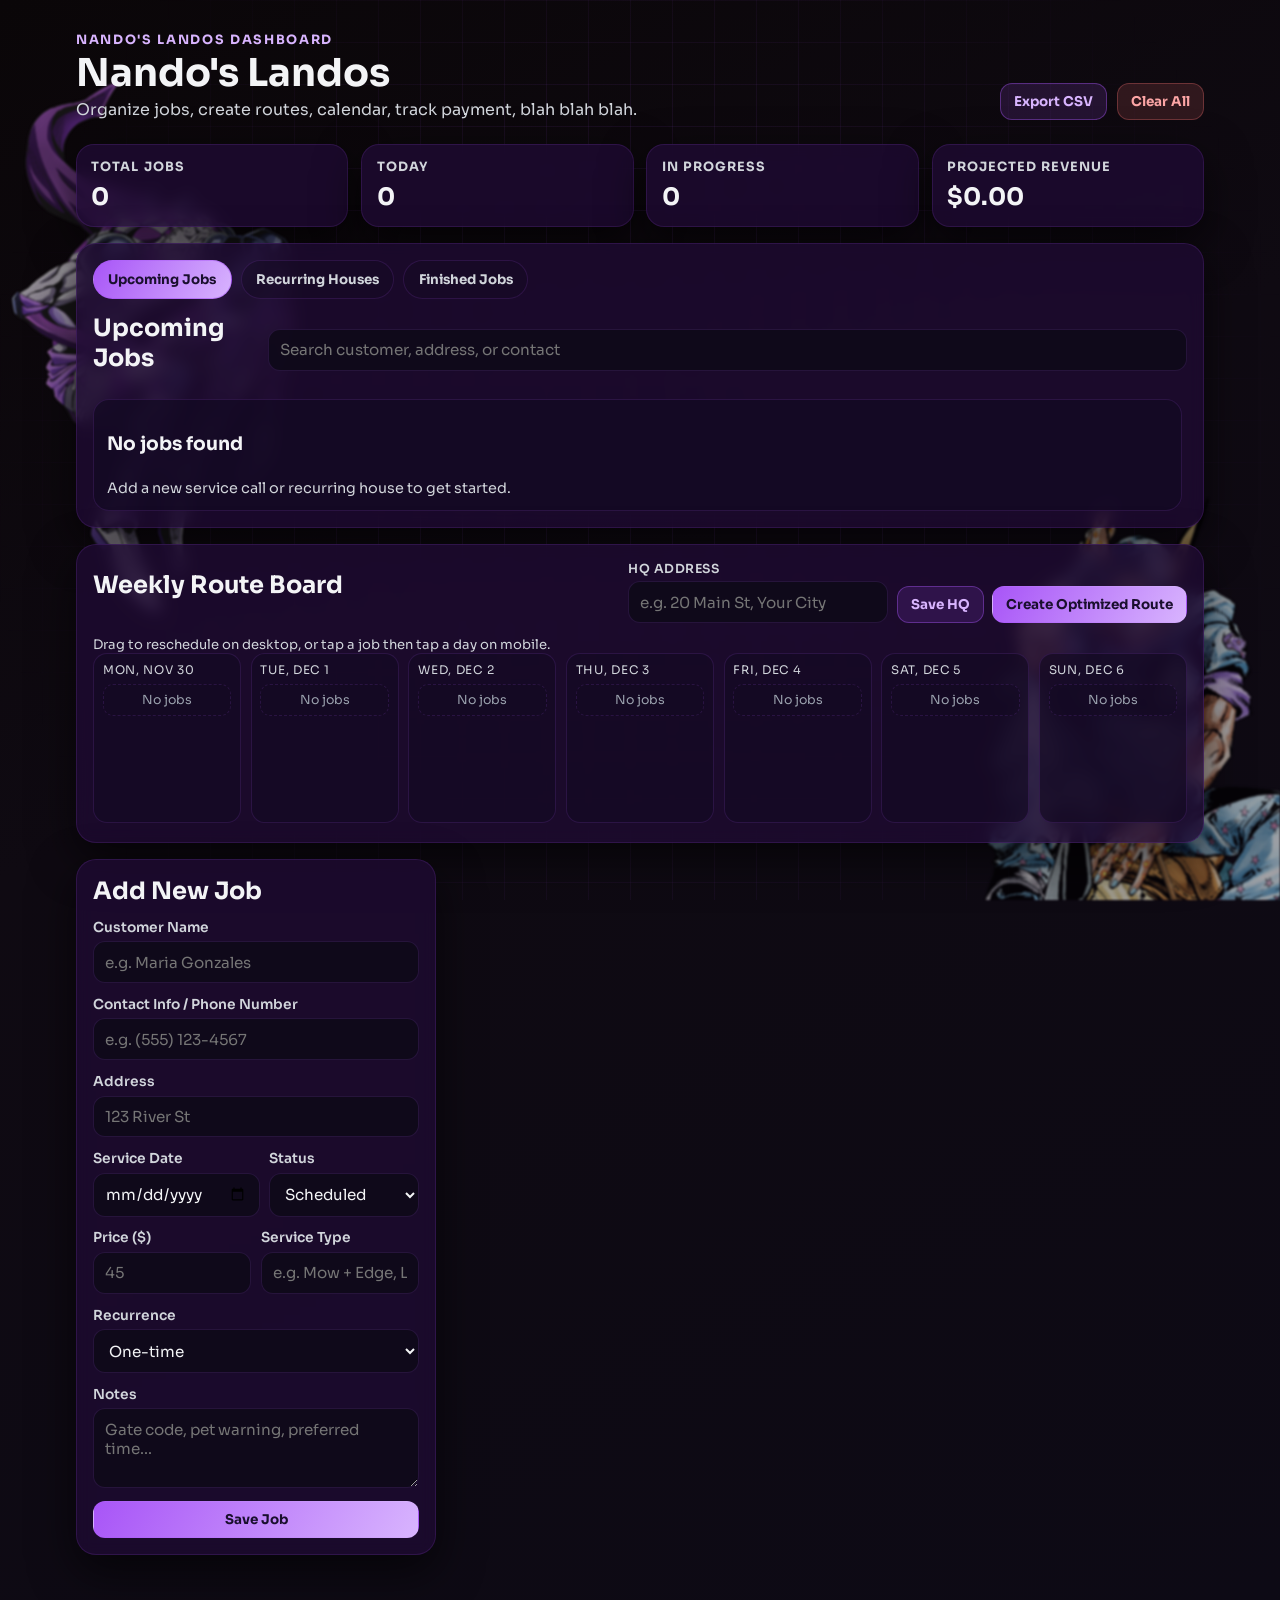
==== index.html @ 486381ec "Add files via upload" ====
<!DOCTYPE html>
<html lang="en">
  <head>
    <meta charset="UTF-8" />
    <meta name="viewport" content="width=device-width, initial-scale=1.0" />
    <title>Nando's Landos | Lawn Operations</title>
    <meta
      name="description"
      content="Nando's Landos web app for managing lawn mowing jobs, clients, and weekly schedule."
    />
    <meta name="theme-color" content="#2c8ca8" />
    <meta name="apple-mobile-web-app-capable" content="yes" />
    <meta name="apple-mobile-web-app-status-bar-style" content="black-translucent" />
    <meta name="apple-mobile-web-app-title" content="Nando's Landos" />
    <link rel="manifest" href="manifest.webmanifest" />
    <link rel="icon" type="image/svg+xml" sizes="192x192" href="icons/icon-192.svg" />
    <link rel="apple-touch-icon" href="icons/icon-192.svg" />
    <link rel="preconnect" href="https://fonts.googleapis.com" />
    <link rel="preconnect" href="https://fonts.gstatic.com" crossorigin />
    <link
      href="https://fonts.googleapis.com/css2?family=Sora:wght@400;500;600;700;800&family=IBM+Plex+Mono:wght@400;500&display=swap"
      rel="stylesheet"
    />
    <link rel="stylesheet" href="styles.css" />
  </head>
  <body>
    <div class="bg-grid" aria-hidden="true"></div>
    <img
      class="corner-mascot-left"
      src="purplehaze.png"
      alt=""
      aria-hidden="true"
      loading="lazy"
    />
    <img
      class="corner-mascot"
      src="johnnyjoestar.png"
      alt=""
      aria-hidden="true"
      loading="lazy"
    />

    <main class="app-shell">
      <header class="hero">
        <div>
          <p class="eyebrow">Nando's Landos Dashboard</p>
          <h1>Nando's Landos</h1>
          <p class="tagline">
            Organize jobs, create routes, calendar, track payment, blah blah blah.
          </p>
        </div>
        <div class="hero-actions">
          <button id="exportButton" class="btn btn-secondary">Export CSV</button>
          <button id="clearButton" class="btn btn-danger">Clear All</button>
        </div>
      </header>

      <section class="stats" id="statsCards" aria-label="Business summary"></section>

      <section class="panel tab-shell" aria-label="Job management tabs">
        <div class="tab-bar" role="tablist" aria-label="Job management views">
          <button class="tab-btn active" type="button" role="tab" aria-selected="true" data-tab="upcomingPanel">Upcoming Jobs</button>
          <button class="tab-btn" type="button" role="tab" aria-selected="false" data-tab="housesPanel">Recurring Houses</button>
          <button class="tab-btn" type="button" role="tab" aria-selected="false" data-tab="finishedPanel">Finished Jobs</button>
        </div>

        <section id="upcomingPanel" class="tab-panel active" role="tabpanel">
          <div class="panel-header">
            <h2>Upcoming Jobs</h2>
            <input id="searchInput" type="search" placeholder="Search customer, address, or contact" />
          </div>
          <ul id="jobsList" class="jobs-list jobs-scroll"></ul>
        </section>

        <section id="housesPanel" class="tab-panel" role="tabpanel">
          <div class="panel-header">
            <h2>Recurring Houses</h2>
            <input id="houseSearchInput" type="search" placeholder="Search houses or contacts" />
          </div>
          <ul id="housesList" class="jobs-list jobs-scroll"></ul>
        </section>

        <section id="finishedPanel" class="tab-panel" role="tabpanel">
          <div class="panel-header">
            <h2>Finished Jobs</h2>
          </div>
          <ul id="finishedJobsList" class="jobs-list jobs-scroll"></ul>
        </section>
      </section>

      <section class="panel week-panel" aria-label="Weekly route board">
        <div class="panel-header">
          <h2>Weekly Route Board</h2>
          <div class="board-controls">
            <label class="hq-label" for="hqAddressInput">
              HQ Address
              <input id="hqAddressInput" type="text" placeholder="e.g. 20 Main St, Your City" />
            </label>
            <button id="saveHqButton" class="btn btn-secondary" type="button">Save HQ</button>
            <button id="routeWeekButton" class="btn btn-primary" type="button">Create Optimized Route</button>
          </div>
        </div>
        <p class="board-help">Drag to reschedule on desktop, or tap a job then tap a day on mobile.</p>
        <div id="weekBoard" class="week-board"></div>
      </section>

      <section class="layout-grid">
        <article class="panel form-panel">
          <h2>Add New Job</h2>
          <form id="jobForm" class="job-form" autocomplete="off">
            <label>
              Customer Name
              <input type="text" id="customerName" required placeholder="e.g. Maria Gonzales" />
            </label>

            <label>
              Contact Info / Phone Number
              <input type="tel" id="contactInfo" required placeholder="e.g. (555) 123-4567" />
            </label>

            <label>
              Address
              <input type="text" id="address" required placeholder="123 River St" />
            </label>

            <div class="split">
              <label>
                Service Date
                <input type="date" id="serviceDate" required />
              </label>

              <label>
                Status
                <select id="status" required>
                  <option value="Scheduled">Scheduled</option>
                  <option value="In Progress">In Progress</option>
                  <option value="Completed">Completed</option>
                  <option value="Delayed">Delayed</option>
                </select>
              </label>
            </div>

            <div class="split">
              <label>
                Price ($)
                <input type="number" id="price" min="0" step="0.01" required placeholder="45" />
              </label>

              <label>
                Service Type
                <input
                  type="text"
                  id="serviceType"
                  required
                  placeholder="e.g. Mow + Edge, Leaf Cleanup, Hedge Trim"
                />
              </label>
            </div>

            <label>
              Recurrence
              <select id="recurrence" required>
                <option value="One-time">One-time</option>
                <option value="Bi-weekly">Bi-weekly</option>
              </select>
            </label>

            <label>
              Notes
              <textarea id="notes" rows="3" placeholder="Gate code, pet warning, preferred time..."></textarea>
            </label>

            <button type="submit" class="btn btn-primary">Save Job</button>
          </form>
        </article>

    </main>

    <template id="jobItemTemplate">
      <li class="job-item">
        <div class="job-head">
          <h3></h3>
          <span class="pill"></span>
        </div>
        <p class="contact"></p>
        <p class="address"></p>
        <p class="meta"></p>
        <p class="notes"></p>
        <div class="job-actions">
          <a class="btn btn-secondary route-link" target="_blank" rel="noopener noreferrer">Route</a>
          <button class="btn btn-secondary mark-complete">Mark Complete</button>
          <button class="btn btn-danger delete">Delete</button>
        </div>
      </li>
    </template>

    <template id="finishedJobItemTemplate">
      <li class="job-item finished-item">
        <div class="job-head">
          <h3></h3>
          <span class="pill" data-status="Completed">Completed</span>
        </div>
        <p class="contact"></p>
        <p class="address"></p>
        <p class="meta"></p>
        <p class="notes"></p>
        <div class="job-actions">
          <button class="btn btn-secondary reopen">Move To Upcoming</button>
          <button class="btn btn-danger delete-finished">Delete</button>
        </div>
      </li>
    </template>

    <template id="houseItemTemplate">
      <li class="job-item house-item">
        <div class="job-head">
          <h3></h3>
          <span class="pill house-pill">Bi-weekly</span>
        </div>
        <p class="contact"></p>
        <p class="address"></p>
        <p class="meta"></p>
        <p class="notes"></p>
        <div class="job-actions">
          <button class="btn btn-secondary edit-house" type="button">Edit</button>
          <button class="btn btn-danger delete-house" type="button">Delete</button>
        </div>
      </li>
    </template>

    <script src="app.js"></script>
  </body>
</html>
---- styles.css ----
:root {
  --bg: #0a0608;
  --bg-alt: #0f0a12;
  --ink: #f3f4f6;
  --ink-soft: #d1d5db;
  --card: rgba(30, 10, 50, 0.8);
  --mint: #a855f7;
  --ocean: #d8b4fe;
  --sun: #a855f7;
  --danger: #f87171;
  --line: rgba(168, 85, 247, 0.15);
  --shadow: 0 16px 45px rgba(0, 0, 0, 0.6);
}

* {
  box-sizing: border-box;
}

body {
  margin: 0;
  min-height: 100vh;
  font-family: "Sora", sans-serif;
  color: var(--ink);
  background: linear-gradient(155deg, #0a0608 0%, #0f0a12 40%, #0d0a15 100%);
  overflow-x: hidden;
}

.bg-grid {
  position: fixed;
  inset: 0;
  background-image: linear-gradient(to right, rgba(168, 85, 247, 0.1) 1px, transparent 1px),
    linear-gradient(to bottom, rgba(168, 85, 247, 0.1) 1px, transparent 1px);
  background-size: 42px 42px;
  mask-image: radial-gradient(circle at center, black 30%, transparent 85%);
  pointer-events: none;
  z-index: -3;
}

.bg-orb {
  position: fixed;
  border-radius: 999px;
  filter: blur(18px);
  opacity: 0.45;
  z-index: -2;
  animation: drift 14s ease-in-out infinite alternate;
}

.corner-mascot {
  position: fixed;
  right: 0rem;
  bottom: 0rem;
  width: min(48vw, 304px);
  max-width: 42vw;
  height: auto;
  filter: blur(1px);
  opacity: 0.62;
  pointer-events: none;
  user-select: none;
  z-index: -3;
}

.corner-mascot-left {
  position: fixed;
  left: 0rem;
  top: 5rem;
  width: min(48vw, 304px);
  max-width: 42vw;
  height: auto;
  filter: blur(1px);
  opacity: 0.62;
  pointer-events: none;
  user-select: none;
  z-index: -3;
}

.orb-a {
  width: 340px;
  height: 340px;
  left: -90px;
  top: -70px;
  background: radial-gradient(circle at 20% 30%, #8af4ca, #2c8ca8);
}

.orb-b {
  width: 300px;
  height: 300px;
  right: -60px;
  bottom: -80px;
  animation-duration: 18s;
  background: radial-gradient(circle at 40% 40%, #f8d66f, #38b37f);
}

.app-shell {
  max-width: 1160px;
  margin: 0 auto;
  padding: 2rem 1rem 3rem;
}

.hero {
  display: flex;
  align-items: flex-end;
  justify-content: space-between;
  gap: 1rem;
  flex-wrap: wrap;
  margin-bottom: 1.5rem;
  animation: fade-slide 680ms ease-out both;
}

.eyebrow {
  margin: 0;
  font-size: 0.8rem;
  text-transform: uppercase;
  letter-spacing: 0.13em;
  color: #d8b4fe;
  font-weight: 700;
}

h1 {
  margin: 0.3rem 0;
  font-size: clamp(1.7rem, 3vw, 2.8rem);
  line-height: 1.08;
}

.tagline {
  margin: 0;
  color: var(--ink-soft);
}

.hero-actions {
  display: flex;
  gap: 0.65rem;
  flex-wrap: wrap;
}

.stats {
  display: grid;
  grid-template-columns: repeat(auto-fit, minmax(190px, 1fr));
  gap: 0.8rem;
  margin-bottom: 1rem;
}

.tab-shell {
  margin-bottom: 1rem;
}

.tab-bar {
  display: flex;
  gap: 0.55rem;
  flex-wrap: wrap;
  margin-bottom: 0.9rem;
}

.tab-btn {
  border: 1px solid var(--line);
  background: rgba(20, 10, 35, 0.5);
  color: #d1d5db;
  border-radius: 999px;
  padding: 0.62rem 0.9rem;
  font-family: inherit;
  font-weight: 700;
  cursor: pointer;
}

.tab-btn.active {
  background: linear-gradient(120deg, #a855f7, #d8b4fe);
  color: #1a0f2e;
  border-color: rgba(168, 85, 247, 0.5);
}

.tab-panel {
  display: none;
}

.tab-panel.active {
  display: block;
}

.week-panel {
  margin-bottom: 1rem;
}

.board-help {
  margin: 0;
  font-size: 0.82rem;
  color: var(--ink-soft);
}

.board-controls {
  display: flex;
  align-items: end;
  gap: 0.55rem;
  flex-wrap: wrap;
}

.hq-label {
  display: grid;
  gap: 0.28rem;
  font-size: 0.78rem;
  letter-spacing: 0.04em;
  text-transform: uppercase;
  color: var(--ink-soft);
}

#hqAddressInput {
  min-width: 260px;
}

.week-board {
  display: grid;
  grid-template-columns: repeat(7, minmax(130px, 1fr));
  gap: 0.6rem;
  overflow-x: auto;
  padding-bottom: 0.2rem;
}

.day-column {
  min-height: 170px;
  border: 1px solid var(--line);
  border-radius: 14px;
  background: rgba(20, 10, 35, 0.7);
  padding: 0.55rem;
  display: grid;
  grid-template-rows: auto 1fr;
  gap: 0.45rem;
}

.day-column.drag-over {
  border-color: rgba(168, 85, 247, 0.6);
  box-shadow: inset 0 0 0 1px rgba(168, 85, 247, 0.4);
}

.day-column.tap-target {
  border-color: rgba(168, 85, 247, 0.7);
  box-shadow: inset 0 0 0 1px rgba(168, 85, 247, 0.5);
}

.day-label {
  margin: 0;
  font-size: 0.74rem;
  letter-spacing: 0.06em;
  text-transform: uppercase;
  color: var(--ink-soft);
}

.day-jobs {
  display: grid;
  gap: 0.38rem;
  align-content: start;
}

.mini-job {
  border: 1px solid var(--line);
  background: linear-gradient(160deg, rgba(168, 85, 247, 0.2), rgba(168, 85, 247, 0.1));
  border-radius: 10px;
  padding: 0.45rem;
  cursor: grab;
}

.mini-job.selected {
  border-color: rgba(168, 85, 247, 0.7);
  box-shadow: 0 0 0 2px rgba(168, 85, 247, 0.3);
}

.mini-job.completed {
  background: linear-gradient(160deg, rgba(168, 85, 247, 0.3), rgba(88, 28, 135, 0.3));
  border-color: rgba(168, 85, 247, 0.5);
  box-shadow: inset 0 0 0 1px rgba(168, 85, 247, 0.3);
  cursor: not-allowed;
}

.mini-job:active {
  cursor: grabbing;
}

.mini-job strong,
.mini-job span {
  display: block;
}

.mini-job strong {
  font-size: 0.8rem;
}

.mini-job span {
  font-size: 0.72rem;
  color: var(--ink-soft);
}

.mini-job.empty {
  background: rgba(20, 10, 35, 0.5);
  border-style: dashed;
  cursor: default;
  color: #9ca3af;
  font-size: 0.78rem;
  text-align: center;
}

.stat-card {
  background: var(--card);
  border: 1px solid var(--line);
  border-radius: 18px;
  padding: 0.9rem;
  box-shadow: var(--shadow);
  backdrop-filter: blur(8px);
  animation: fade-slide 760ms ease-out both;
}

.stat-card h3 {
  margin: 0;
  font-size: 0.8rem;
  color: var(--ink-soft);
  text-transform: uppercase;
  letter-spacing: 0.08em;
}

.stat-card p {
  margin: 0.4rem 0 0;
  font-size: 1.5rem;
  font-weight: 700;
}

.layout-grid {
  display: grid;
  grid-template-columns: minmax(280px, 360px) 1fr;
  gap: 0.9rem;
}

.finished-panel {
  margin-top: 1rem;
}

.panel {
  background: var(--card);
  border: 1px solid var(--line);
  border-radius: 20px;
  box-shadow: var(--shadow);
  backdrop-filter: blur(8px);
  padding: 1rem;
  animation: fade-slide 850ms ease-out both;
}

.form-panel h2,
.panel h2 {
  margin: 0 0 0.8rem;
}

.job-form {
  display: flex;
  flex-direction: column;
  gap: 0.8rem;
}

label {
  display: grid;
  gap: 0.35rem;
  font-size: 0.86rem;
  font-weight: 600;
  color: var(--ink-soft);
}

input,
select,
textarea {
  width: 100%;
  border: 1px solid var(--line);
  border-radius: 12px;
  padding: 0.65rem 0.7rem;
  font-size: 0.95rem;
  font-family: inherit;
  color: #f3f4f6;
  background: rgba(15, 10, 25, 0.9);
}

input:focus,
select:focus,
textarea:focus {
  outline: 2px solid rgba(168, 85, 247, 0.5);
  border-color: var(--ocean);
}

.split {
  display: grid;
  grid-template-columns: 1fr 1fr;
  gap: 0.6rem;
}

.panel-header {
  display: flex;
  justify-content: space-between;
  align-items: center;
  gap: 0.65rem;
  margin-bottom: 0.8rem;
}

.jobs-list {
  list-style: none;
  margin: 0;
  padding: 0;
  display: grid;
  gap: 0.7rem;
}

.jobs-scroll {
  max-height: 480px;
  overflow-y: auto;
  padding-right: 0.3rem;
}

.job-item {
  border: 1px solid var(--line);
  border-radius: 16px;
  padding: 0.8rem;
  background: rgba(20, 10, 35, 0.8);
  display: grid;
  gap: 0.35rem;
  animation: fade-slide 530ms ease-out both;
}

.finished-item {
  background: linear-gradient(160deg, rgba(168, 85, 247, 0.1), rgba(20, 10, 35, 0.8));
}

.house-item {
  background: linear-gradient(160deg, rgba(168, 85, 247, 0.12), rgba(20, 10, 35, 0.85));
}

.contact {
  margin: 0;
  color: #e5e7eb;
  font-size: 0.9rem;
  font-weight: 700;
}

.house-pill {
  background: rgba(168, 85, 247, 0.15);
  color: #d8b4fe;
  border-color: rgba(168, 85, 247, 0.4);
}

.job-head {
  display: flex;
  justify-content: space-between;
  align-items: center;
  gap: 0.6rem;
}

.job-head h3 {
  margin: 0;
  font-size: 1rem;
}

.pill {
  font-size: 0.72rem;
  font-weight: 700;
  border-radius: 99px;
  padding: 0.24rem 0.58rem;
  border: 1px solid transparent;
}

.pill[data-status="Scheduled"] {
  background: rgba(168, 85, 247, 0.15);
  color: #d8b4fe;
  border-color: rgba(168, 85, 247, 0.4);
}

.pill[data-status="In Progress"] {
  background: rgba(168, 85, 247, 0.2);
  color: #e9d5ff;
  border-color: rgba(168, 85, 247, 0.5);
}

.pill[data-status="Completed"] {
  background: rgba(168, 85, 247, 0.2);
  color: #d8b4fe;
  border-color: rgba(168, 85, 247, 0.4);
}

.pill[data-status="Delayed"] {
  background: rgba(248, 113, 113, 0.15);
  color: #fca5a5;
  border-color: rgba(248, 113, 113, 0.3);
}

.address,
.meta,
.notes {
  margin: 0;
  color: var(--ink-soft);
  font-size: 0.9rem;
}

.meta {
  font-family: "IBM Plex Mono", monospace;
  font-size: 0.82rem;
}

.notes {
  color: #d1d5db;
}

.job-actions {
  display: flex;
  gap: 0.5rem;
  flex-wrap: wrap;
  margin-top: 0.25rem;
}

.route-link {
  text-decoration: none;
  display: inline-flex;
  align-items: center;
}

.btn {
  border: 1px solid transparent;
  border-radius: 12px;
  padding: 0.56rem 0.8rem;
  font-size: 0.84rem;
  font-family: "Sora", sans-serif;
  font-weight: 700;
  cursor: pointer;
  transition: transform 180ms ease, box-shadow 180ms ease, filter 180ms ease;
}

.btn:hover {
  transform: translateY(-1px);
  filter: saturate(1.08);
}

.btn-primary {
  background: linear-gradient(120deg, #a855f7, #d8b4fe);
  color: #1a0f2e;
}

.btn-secondary {
  background: rgba(168, 85, 247, 0.15);
  color: #d8b4fe;
  border-color: rgba(168, 85, 247, 0.4);
}

.btn-danger {
  background: rgba(248, 113, 113, 0.15);
  color: #fca5a5;
  border-color: rgba(248, 113, 113, 0.3);
}

@keyframes fade-slide {
  from {
    opacity: 0;
    transform: translateY(14px);
  }
  to {
    opacity: 1;
    transform: translateY(0);
  }
}

@keyframes drift {
  from {
    transform: translate(0, 0) scale(1);
  }
  to {
    transform: translate(18px, -16px) scale(1.07);
  }
}

@media (max-width: 960px) {
  .week-board {
    grid-template-columns: repeat(7, minmax(150px, 1fr));
  }

  .layout-grid {
    grid-template-columns: 1fr;
  }
}

@media (max-width: 640px) {
  .app-shell {
    padding: 1.2rem 0.75rem 2rem;
  }

  .split {
    grid-template-columns: 1fr;
  }

  .panel-header {
    flex-direction: column;
    align-items: stretch;
  }

  .hero-actions,
  .board-controls,
  .job-actions {
    width: 100%;
  }

  #hqAddressInput {
    min-width: 0;
  }

  .btn {
    width: 100%;
  }

  .corner-mascot {
    width: min(56vw, 240px);
    filter: blur(1px);
    opacity: 0.55;
  }

  .corner-mascot-left {
    bottom: 2rem;
    width: min(56vw, 240px);
    filter: blur(1px);
    opacity: 0.55;
  }

  .tab-bar {
    flex-direction: column;
  }

  .tab-btn {
    width: 100%;
  }
}
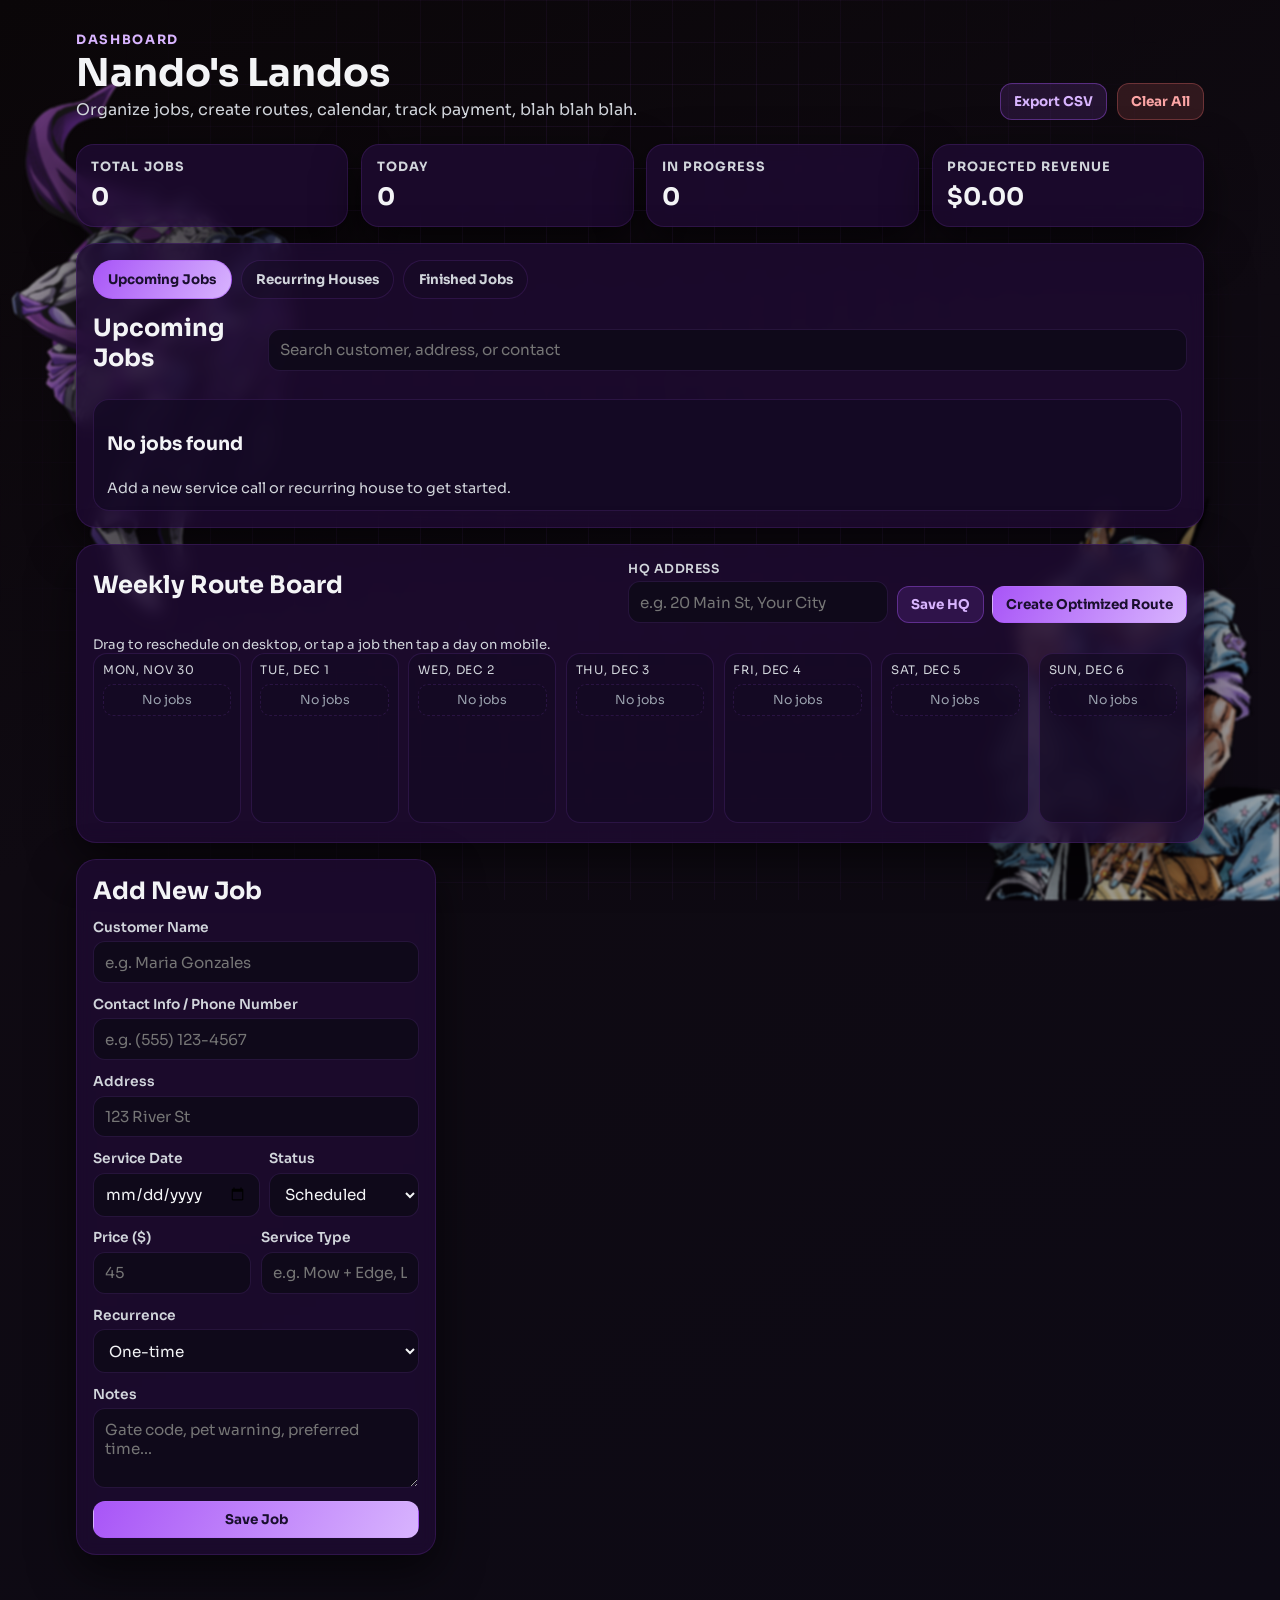
==== commit f819d67e: "Update index.html" ====
--- a/index.html
+++ b/index.html
@@ -43,7 +43,7 @@
     <main class="app-shell">
       <header class="hero">
         <div>
-          <p class="eyebrow">Nando's Landos Dashboard</p>
+          <p class="eyebrow">Dashboard</p>
           <h1>Nando's Landos</h1>
           <p class="tagline">
             Organize jobs, create routes, calendar, track payment, blah blah blah.
